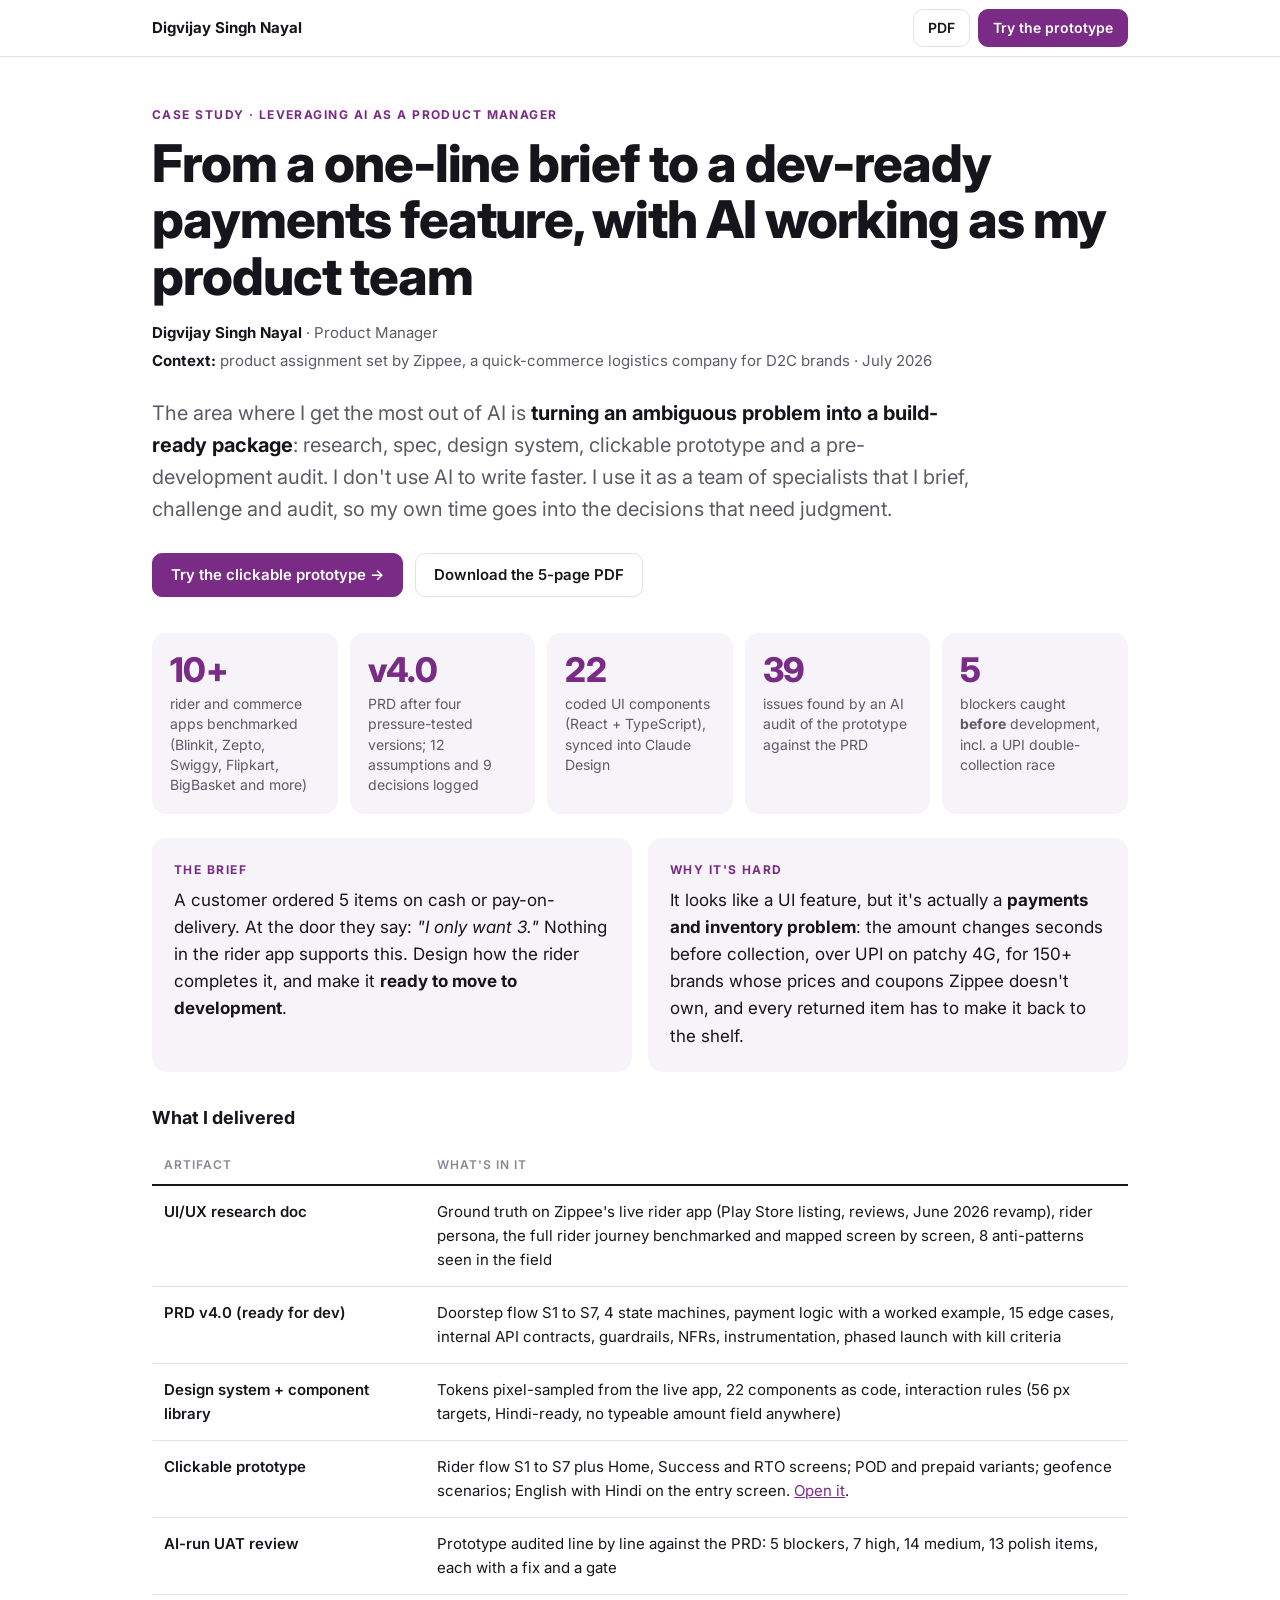
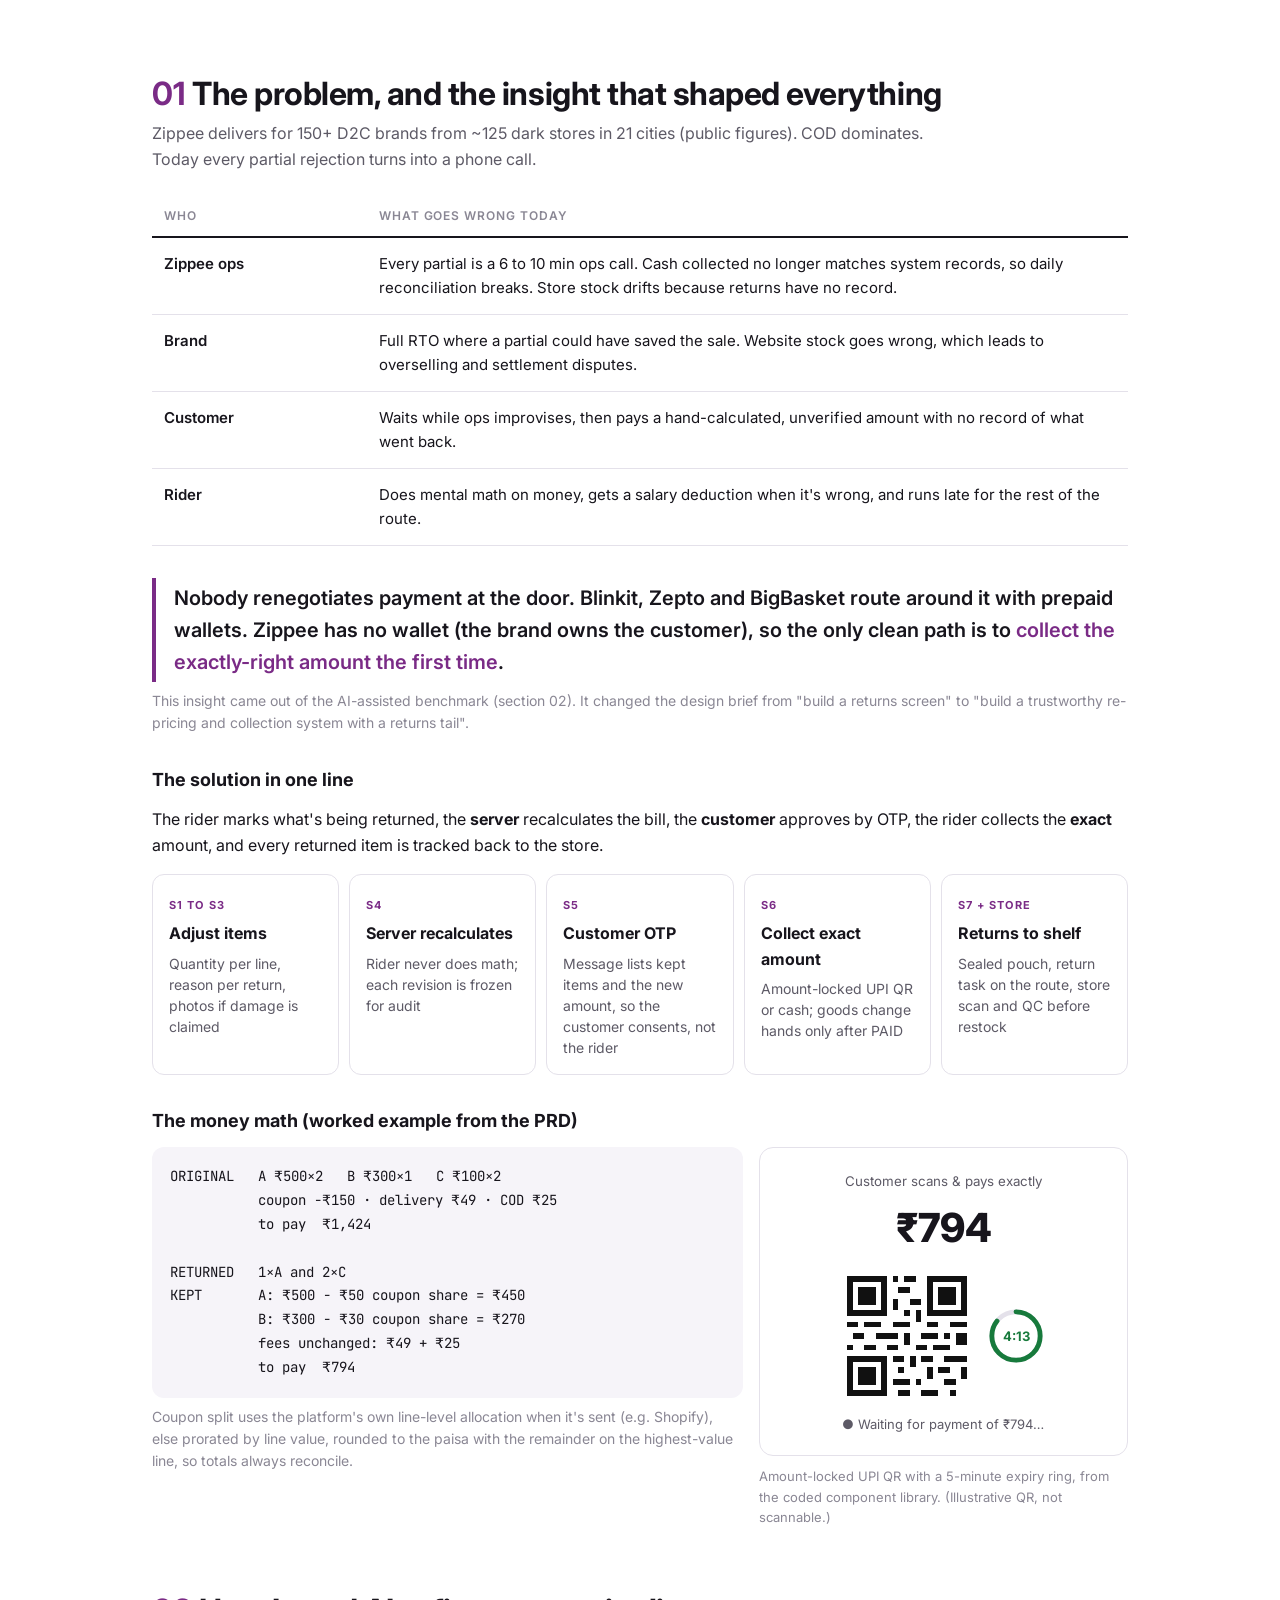
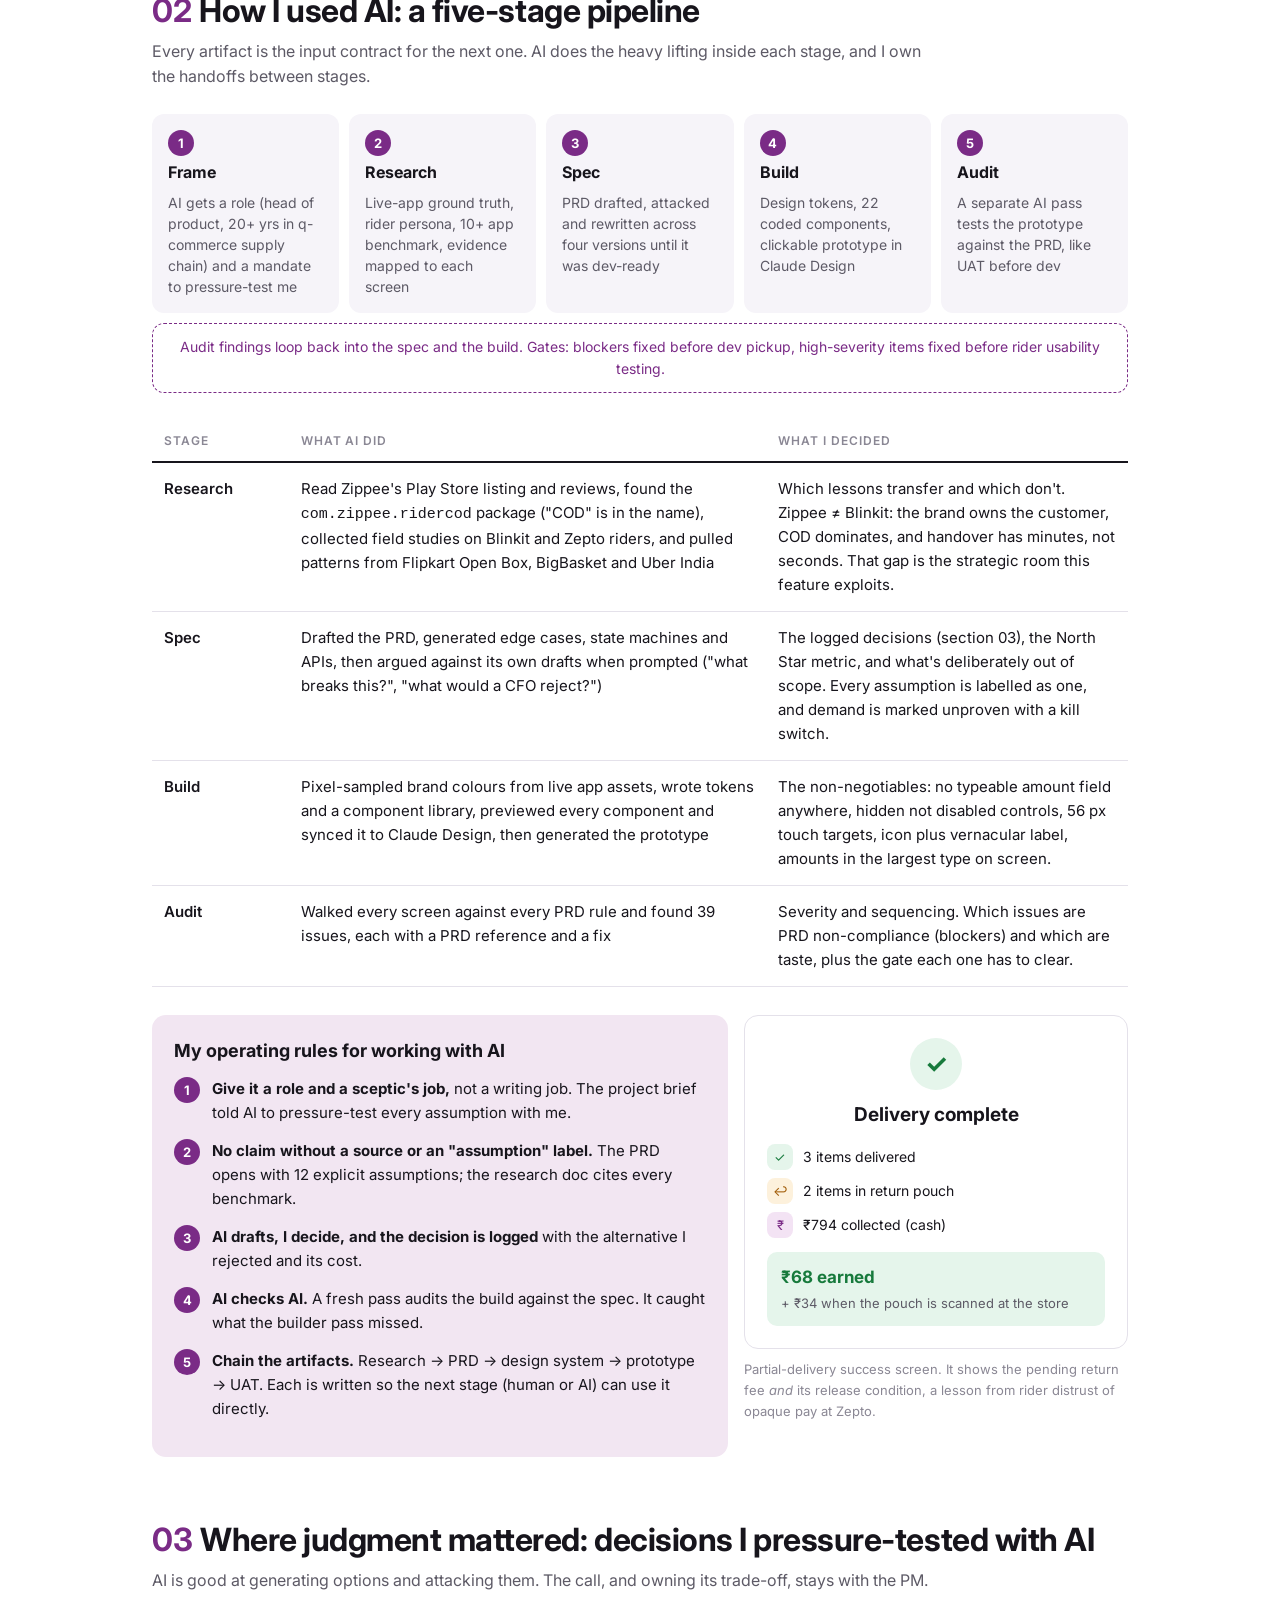
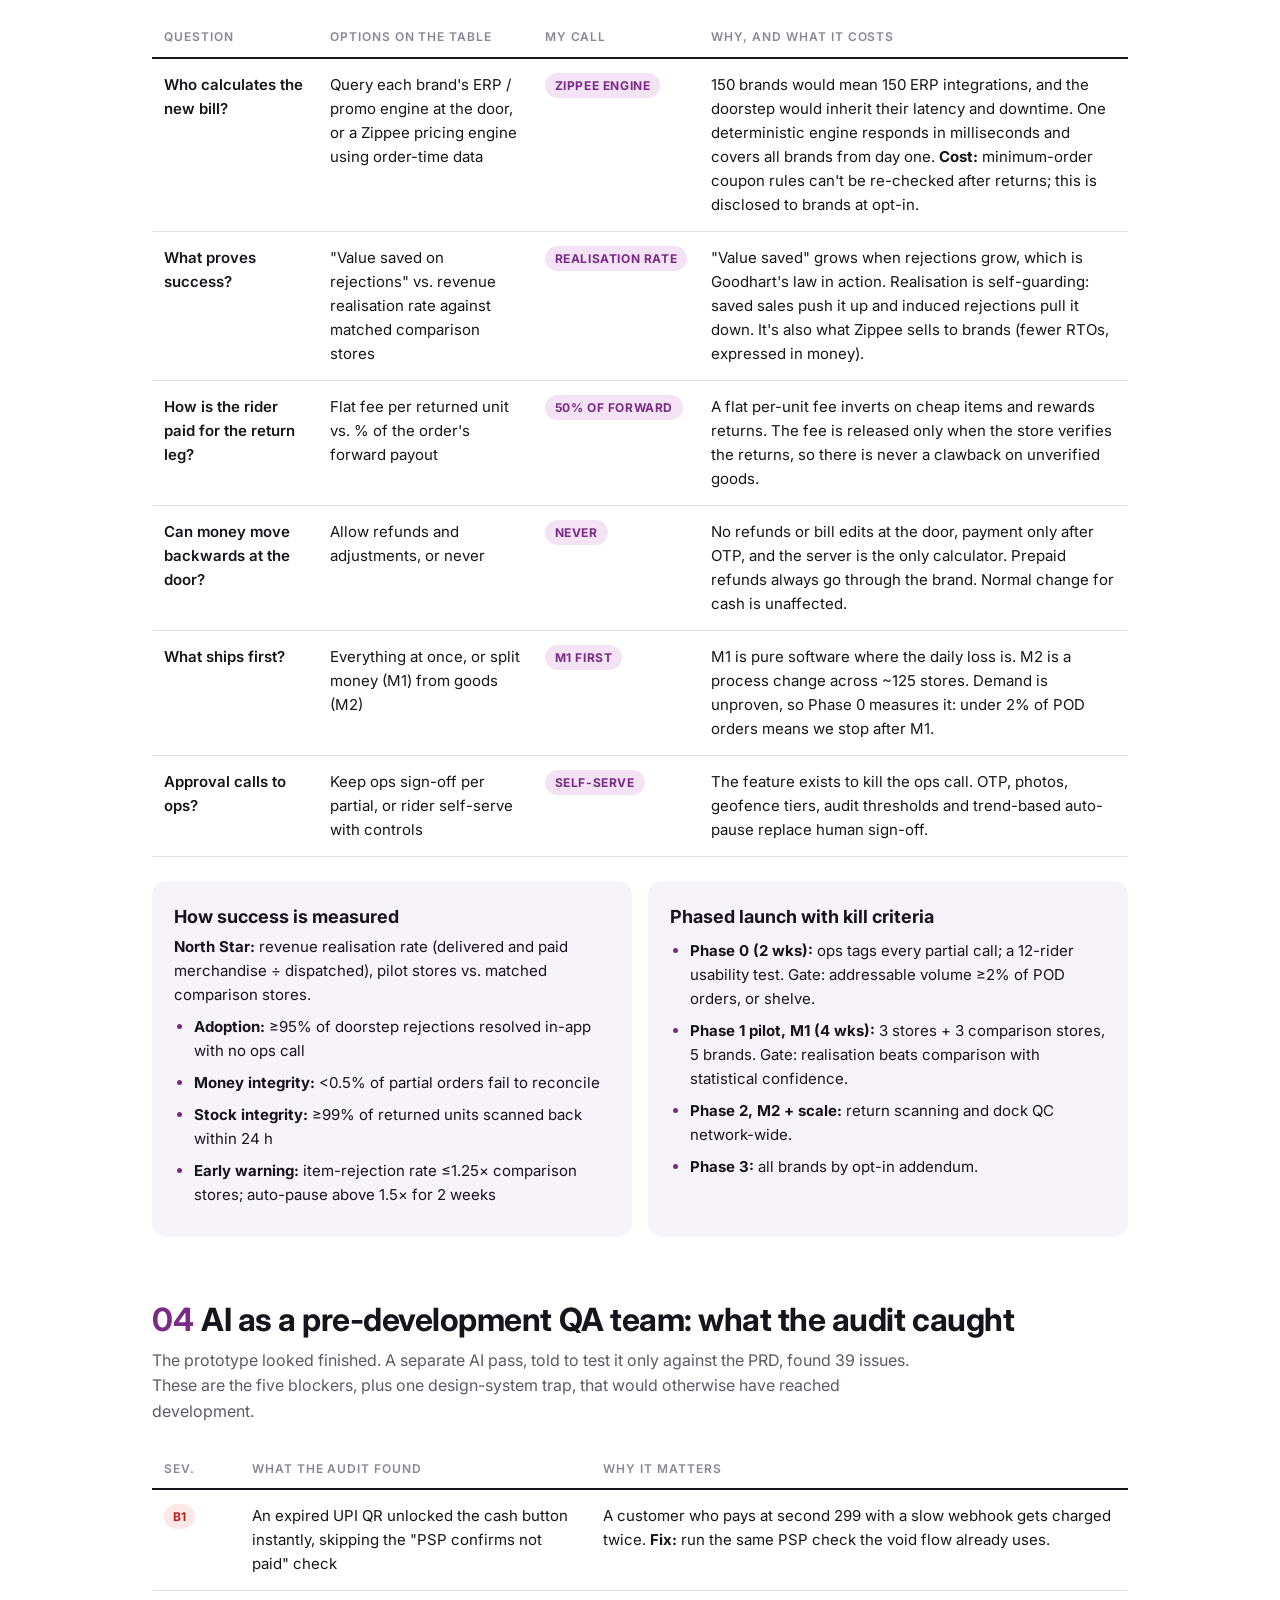
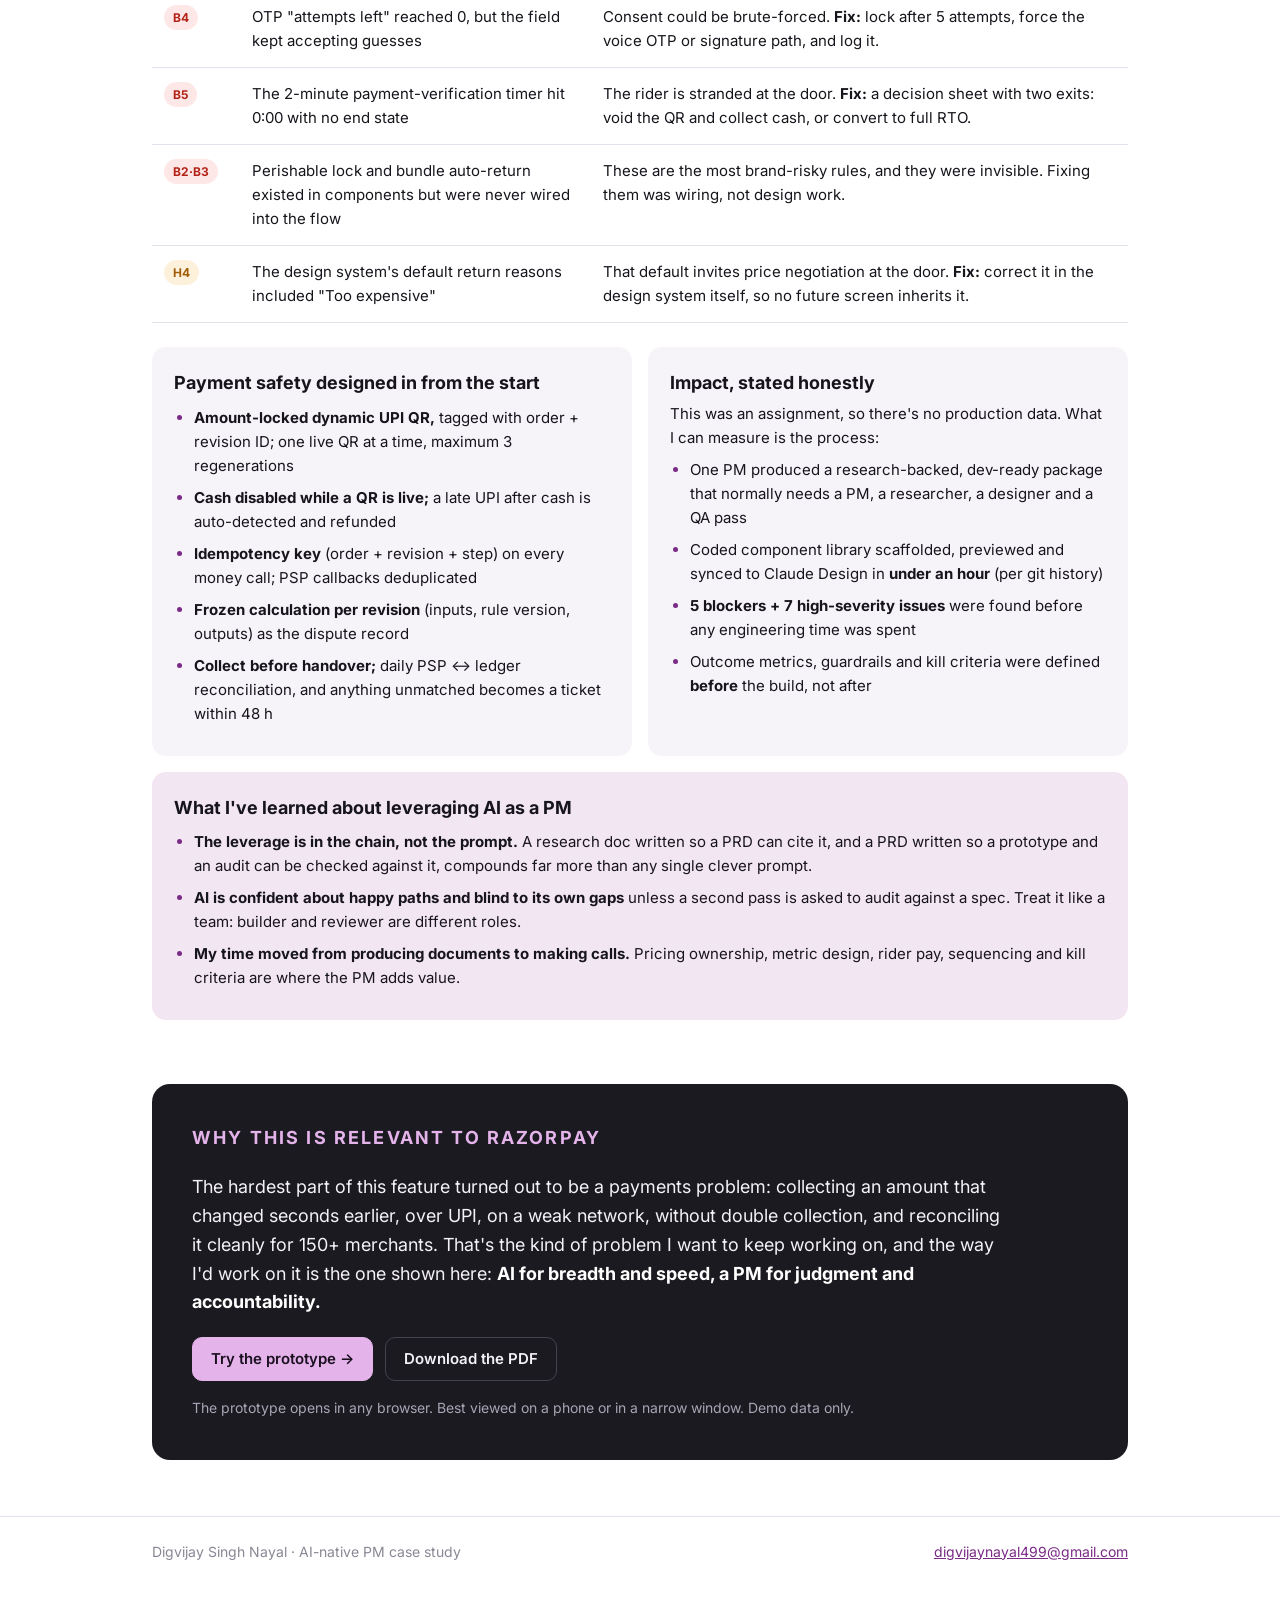
==== index.html @ 7f980a9b "Add case study landing page, PDF and Vercel config Static landing page that tells the partial-delive" ====
<!doctype html>
<html lang="en">
<head>
<meta charset="utf-8">
<meta name="viewport" content="width=device-width, initial-scale=1">
<title>Partial Delivery Case Study</title>
<meta name="description" content="How I took a one-line brief to a dev-ready payments feature for a quick-commerce rider app, with AI working as my product team. Case study by Digvijay Singh Nayal.">
<link rel="preconnect" href="https://fonts.googleapis.com">
<link rel="preconnect" href="https://fonts.gstatic.com" crossorigin>
<link href="https://fonts.googleapis.com/css2?family=Inter:wght@400;500;600;700;800&family=JetBrains+Mono:wght@400;500&display=swap" rel="stylesheet">
<style>
  :root {
    --bg: #ffffff;
    --surface: #f6f4f9;
    --surface-2: #f2e6f2;
    --text: #17151c;
    --muted: #5d5a66;
    --faint: #8a8794;
    --line: #e4e1ea;
    --accent: #7a2b86;
    --accent-soft: #f3e3f4;
    --dark: #1b1a20;
    --dark-text: #f4f2f7;
    --red: #b42318;
    --red-soft: #fde8e7;
    --amber: #a15c07;
    --amber-soft: #fdf1dc;
    --green: #177a3c;
    --green-soft: #e5f5eb;
  }
  @media (prefers-color-scheme: dark) {
    :root:not([data-theme="light"]) {
      --bg: #121117;
      --surface: #1c1a22;
      --surface-2: #261d2a;
      --text: #efedf3;
      --muted: #b0acba;
      --faint: #8a8695;
      --line: #2e2b36;
      --accent: #d59ce0;
      --accent-soft: #3a2340;
      --dark: #0b0a0e;
      --dark-text: #f4f2f7;
      --red: #ff9b92;
      --red-soft: #3b1d1b;
      --amber: #f3c16f;
      --amber-soft: #3a2c15;
      --green: #7fdc9f;
      --green-soft: #173222;
    }
  }
  :root[data-theme="dark"] {
    --bg: #121117; --surface: #1c1a22; --surface-2: #261d2a; --text: #efedf3; --muted: #b0acba;
    --faint: #8a8695; --line: #2e2b36; --accent: #d59ce0; --accent-soft: #3a2340; --dark: #0b0a0e;
    --dark-text: #f4f2f7; --red: #ff9b92; --red-soft: #3b1d1b; --amber: #f3c16f; --amber-soft: #3a2c15;
    --green: #7fdc9f; --green-soft: #173222;
  }

  * { box-sizing: border-box; }
  html { -webkit-text-size-adjust: 100%; }
  body {
    margin: 0; background: var(--bg); color: var(--text);
    font: 16px/1.6 Inter, system-ui, -apple-system, "Segoe UI", sans-serif;
  }
  a { color: var(--accent); }
  .wrap { max-width: 1040px; margin: 0 auto; padding: 0 16px; }
  @media (min-width: 720px) { .wrap { padding: 0 32px; } }

  /* Top bar */
  .top { position: sticky; top: 0; z-index: 10; background: color-mix(in srgb, var(--bg) 88%, transparent);
    backdrop-filter: blur(8px); border-bottom: 1px solid var(--line); }
  .top .wrap { display: flex; align-items: center; justify-content: space-between; gap: 12px; height: 56px; }
  .top .name { font-weight: 700; font-size: 15px; white-space: nowrap; }
  .top nav { display: flex; gap: 8px; }
  .btn { display: inline-flex; align-items: center; justify-content: center; gap: 8px; min-height: 44px;
    padding: 0 18px; border-radius: 10px; font-weight: 600; font-size: 15px; text-decoration: none;
    border: 1px solid var(--line); color: var(--text); background: var(--bg); white-space: nowrap; }
  .btn.primary { background: var(--accent); color: #fff; border-color: var(--accent); }
  :root[data-theme="dark"] .btn.primary { color: #1b1020; }
  @media (prefers-color-scheme: dark) { :root:not([data-theme="light"]) .btn.primary { color: #1b1020; } }
  .top .btn { min-height: 38px; padding: 0 14px; font-size: 14px; }
  @media (max-width: 520px) { .top .btn.ghost-sm { display: none; } }

  /* Hero */
  .eyebrow { color: var(--accent); font-weight: 700; font-size: 12px; letter-spacing: .12em; text-transform: uppercase; margin: 0 0 12px; }
  header.hero { padding: 48px 0 24px; }
  h1 { font-size: clamp(30px, 5.4vw, 52px); line-height: 1.08; letter-spacing: -.02em; margin: 0 0 16px; font-weight: 800; }
  .byline { color: var(--muted); font-size: 15px; margin: 0 0 4px; }
  .byline b { color: var(--text); }
  .lede { font-size: clamp(17px, 2.2vw, 20px); color: var(--muted); max-width: 820px; margin: 24px 0 0; }
  .lede b { color: var(--text); }
  .cta { display: flex; flex-wrap: wrap; gap: 12px; margin-top: 28px; }

  .stats { display: grid; grid-template-columns: repeat(auto-fit, minmax(160px, 1fr)); gap: 12px; margin: 36px 0 0; }
  .stat { background: var(--surface); border-radius: 14px; padding: 18px; }
  .stat .n { font-size: 34px; font-weight: 800; color: var(--accent); line-height: 1.1; letter-spacing: -.02em; }
  .stat p { margin: 6px 0 0; font-size: 14px; color: var(--muted); line-height: 1.45; }

  .pair { display: grid; gap: 16px; margin-top: 24px; }
  @media (min-width: 760px) { .pair { grid-template-columns: 1fr 1fr; } }
  .card { background: var(--surface); border-radius: 14px; padding: 22px; }
  .card h3 { margin: 0 0 8px; font-size: 12px; letter-spacing: .12em; text-transform: uppercase; color: var(--accent); }
  .card p { margin: 0; font-size: 17px; }

  /* Sections */
  section { padding: 56px 0 8px; }
  h2 { font-size: clamp(24px, 3.6vw, 32px); letter-spacing: -.015em; line-height: 1.2; margin: 0 0 8px; }
  h2 .num { color: var(--accent); margin-right: 8px; }
  .sub { color: var(--muted); margin: 0 0 24px; max-width: 780px; }
  h4 { font-size: 18px; margin: 32px 0 12px; }

  /* Tables → stacked on mobile */
  table { width: 100%; border-collapse: collapse; font-size: 15px; }
  th { text-align: left; font-size: 12px; letter-spacing: .08em; text-transform: uppercase; color: var(--faint);
    font-weight: 600; padding: 10px 12px; border-bottom: 2px solid var(--text); }
  td { padding: 14px 12px; border-bottom: 1px solid var(--line); vertical-align: top; }
  td:first-child { font-weight: 600; }
  @media (max-width: 720px) {
    table, tbody, tr, td { display: block; width: 100%; }
    thead { display: none; }
    tr { border-bottom: 1px solid var(--line); padding: 12px 0; }
    td { border: 0; padding: 4px 0; }
    td[data-l]::before { content: attr(data-l); display: block; font-size: 11px; letter-spacing: .08em;
      text-transform: uppercase; color: var(--faint); font-weight: 600; margin-top: 6px; }
  }

  .insight { border-left: 4px solid var(--accent); padding: 4px 0 4px 18px; margin: 32px 0 8px;
    font-size: clamp(17px, 2.2vw, 20px); font-weight: 600; }
  .insight em { font-style: normal; color: var(--accent); }
  .note { color: var(--faint); font-size: 14px; margin: 8px 0 0; }

  /* Flow strip */
  .flow { display: grid; gap: 10px; grid-template-columns: 1fr; }
  @media (min-width: 640px) { .flow { grid-template-columns: repeat(2, 1fr); } }
  @media (min-width: 960px) { .flow { grid-template-columns: repeat(5, 1fr); } }
  .step { border: 1px solid var(--line); border-radius: 12px; padding: 16px; }
  .step .k { font-size: 11px; font-weight: 700; letter-spacing: .1em; color: var(--accent); text-transform: uppercase; }
  .step b { display: block; margin: 4px 0 6px; }
  .step p { margin: 0; font-size: 14px; color: var(--muted); line-height: 1.5; }

  /* Money math */
  .math { display: grid; gap: 16px; margin-top: 8px; grid-template-columns: minmax(0, 1fr); }
  .math > * { min-width: 0; }
  @media (min-width: 820px) { .math { grid-template-columns: minmax(0, 1.6fr) minmax(0, 1fr); align-items: start; } }
  pre { margin: 0; background: var(--surface); border-radius: 12px; padding: 18px; overflow-x: auto;
    font: 14px/1.7 "JetBrains Mono", ui-monospace, monospace; }
  .qr-card { border: 1px solid var(--line); border-radius: 14px; padding: 20px; text-align: center; }
  .qr-card small { color: var(--muted); }
  .qr-card .amt { font-size: 40px; font-weight: 800; margin: 2px 0 10px; letter-spacing: -.02em; }
  .qr-card .row { display: flex; justify-content: center; align-items: center; gap: 14px; }
  .qr-card svg.qr { width: 132px; height: 132px; border-radius: 6px; background: #fff; padding: 6px; }
  .ring { width: 58px; height: 58px; position: relative; }
  .ring span { position: absolute; inset: 0; display: grid; place-items: center; font-size: 13px; font-weight: 700; color: var(--green); }
  .qr-card .wait { margin-top: 12px; color: var(--muted); font-size: 13px; }

  /* Pipeline */
  .pipe { display: grid; gap: 10px; grid-template-columns: 1fr; }
  @media (min-width: 640px) { .pipe { grid-template-columns: repeat(2, 1fr); } }
  @media (min-width: 960px) { .pipe { grid-template-columns: repeat(5, 1fr); } }
  .pipe .step { background: var(--surface); border: 0; }
  .dot { display: inline-grid; place-items: center; width: 26px; height: 26px; border-radius: 50%;
    background: var(--accent); color: #fff; font-size: 13px; font-weight: 700; }
  :root[data-theme="dark"] .dot { color: #1b1020; }
  @media (prefers-color-scheme: dark) { :root:not([data-theme="light"]) .dot { color: #1b1020; } }
  .loop { margin-top: 10px; border: 1px dashed var(--accent); border-radius: 12px; padding: 12px 16px;
    font-size: 14px; color: var(--accent); text-align: center; }

  .rules { display: grid; gap: 16px; margin-top: 28px; }
  @media (min-width: 820px) { .rules { grid-template-columns: 1.5fr 1fr; align-items: start; } }
  .rules .card { background: var(--surface-2); }
  ol.nice { list-style: none; counter-reset: r; padding: 0; margin: 12px 0 0; }
  ol.nice li { counter-increment: r; position: relative; padding-left: 38px; margin: 0 0 14px; font-size: 15px; }
  ol.nice li::before { content: counter(r); position: absolute; left: 0; top: 0; width: 26px; height: 26px;
    border-radius: 50%; background: var(--accent); color: #fff; font-size: 13px; font-weight: 700; display: grid; place-items: center; }

  .success { border: 1px solid var(--line); border-radius: 14px; padding: 22px; }
  .success .tick { width: 52px; height: 52px; border-radius: 50%; background: var(--green-soft); color: var(--green);
    display: grid; place-items: center; margin: 0 auto 10px; font-size: 26px; font-weight: 700; }
  .success h5 { text-align: center; font-size: 19px; margin: 0 0 14px; }
  .success ul { list-style: none; padding: 0; margin: 0 0 14px; font-size: 14px; }
  .success li { display: flex; gap: 10px; align-items: center; margin-bottom: 8px; }
  .success li i { width: 26px; height: 26px; border-radius: 8px; display: grid; place-items: center; font-style: normal; font-size: 13px; }
  .earned { background: var(--green-soft); border-radius: 10px; padding: 12px 14px; }
  .earned b { color: var(--green); font-size: 17px; }
  .earned p { margin: 2px 0 0; font-size: 13px; color: var(--muted); }
  .caption { color: var(--faint); font-size: 13px; margin: 10px 0 0; }

  .tag { display: inline-block; background: var(--accent-soft); color: var(--accent); font-size: 12px; font-weight: 700;
    letter-spacing: .05em; padding: 3px 10px; border-radius: 999px; white-space: nowrap; }
  .sev { display: inline-block; font-size: 12px; font-weight: 700; padding: 3px 9px; border-radius: 999px;
    background: var(--red-soft); color: var(--red); }
  .sev.h { background: var(--amber-soft); color: var(--amber); }

  .grid2 { display: grid; gap: 16px; margin-top: 24px; }
  @media (min-width: 760px) { .grid2 { grid-template-columns: 1fr 1fr; } }
  ul.bul { padding-left: 20px; margin: 8px 0 0; }
  ul.bul li { margin-bottom: 8px; font-size: 15px; }
  ul.bul li::marker { color: var(--accent); }
  .card h4 { margin: 0 0 4px; }

  .learned { background: var(--surface-2); }
  .razorpay { background: var(--dark); color: var(--dark-text); border-radius: 18px; padding: 32px 24px; margin: 56px 0 0; }
  @media (min-width: 720px) { .razorpay { padding: 40px; } }
  .razorpay .eyebrow { color: #e3b3ea; }
  .razorpay p { font-size: 18px; margin: 0 0 20px; max-width: 820px; }
  .razorpay b { color: #fff; }
  .razorpay .cta { margin-top: 8px; }
  .razorpay .btn { background: transparent; color: var(--dark-text); border-color: #45414f; }
  .razorpay .btn.primary { background: #e3b3ea; color: #1b1020; border-color: #e3b3ea; }

  footer { color: var(--faint); font-size: 14px; border-top: 1px solid var(--line); margin-top: 56px; padding: 24px 0 40px; }
  footer .wrap { display: flex; flex-wrap: wrap; justify-content: space-between; gap: 8px; }
</style>
</head>
<body>

<div class="top">
  <div class="wrap">
    <span class="name">Digvijay Singh Nayal</span>
    <nav>
      <a class="btn ghost-sm" href="assets/Digvijay_AI_PM_Case_Study.pdf" download>PDF</a>
      <a class="btn primary" href="prototype/">Try the prototype</a>
    </nav>
  </div>
</div>

<main class="wrap">

  <header class="hero">
    <p class="eyebrow">Case study · Leveraging AI as a product manager</p>
    <h1>From a one-line brief to a dev-ready payments feature, with AI working as my product team</h1>
    <p class="byline"><b>Digvijay Singh Nayal</b> · Product Manager</p>
    <p class="byline"><b>Context:</b> product assignment set by Zippee, a quick-commerce logistics company for D2C brands · July 2026</p>
    <p class="lede">The area where I get the most out of AI is <b>turning an ambiguous problem into a build-ready package</b>: research, spec, design system, clickable prototype and a pre-development audit. I don't use AI to write faster. I use it as a team of specialists that I brief, challenge and audit, so my own time goes into the decisions that need judgment.</p>
    <div class="cta">
      <a class="btn primary" href="prototype/">Try the clickable prototype →</a>
      <a class="btn" href="assets/Digvijay_AI_PM_Case_Study.pdf" download>Download the 5-page PDF</a>
    </div>

    <div class="stats">
      <div class="stat"><div class="n">10+</div><p>rider and commerce apps benchmarked (Blinkit, Zepto, Swiggy, Flipkart, BigBasket and more)</p></div>
      <div class="stat"><div class="n">v4.0</div><p>PRD after four pressure-tested versions; 12 assumptions and 9 decisions logged</p></div>
      <div class="stat"><div class="n">22</div><p>coded UI components (React + TypeScript), synced into Claude Design</p></div>
      <div class="stat"><div class="n">39</div><p>issues found by an AI audit of the prototype against the PRD</p></div>
      <div class="stat"><div class="n">5</div><p>blockers caught <b>before</b> development, incl. a UPI double-collection race</p></div>
    </div>

    <div class="pair">
      <div class="card">
        <h3>The brief</h3>
        <p>A customer ordered 5 items on cash or pay-on-delivery. At the door they say: <em>"I only want 3."</em> Nothing in the rider app supports this. Design how the rider completes it, and make it <b>ready to move to development</b>.</p>
      </div>
      <div class="card">
        <h3>Why it's hard</h3>
        <p>It looks like a UI feature, but it's actually a <b>payments and inventory problem</b>: the amount changes seconds before collection, over UPI on patchy 4G, for 150+ brands whose prices and coupons Zippee doesn't own, and every returned item has to make it back to the shelf.</p>
      </div>
    </div>

    <h4>What I delivered</h4>
    <table>
      <thead><tr><th style="width:28%">Artifact</th><th>What's in it</th></tr></thead>
      <tbody>
        <tr><td>UI/UX research doc</td><td data-l="What's in it">Ground truth on Zippee's live rider app (Play Store listing, reviews, June 2026 revamp), rider persona, the full rider journey benchmarked and mapped screen by screen, 8 anti-patterns seen in the field</td></tr>
        <tr><td>PRD v4.0 (ready for dev)</td><td data-l="What's in it">Doorstep flow S1 to S7, 4 state machines, payment logic with a worked example, 15 edge cases, internal API contracts, guardrails, NFRs, instrumentation, phased launch with kill criteria</td></tr>
        <tr><td>Design system + component library</td><td data-l="What's in it">Tokens pixel-sampled from the live app, 22 components as code, interaction rules (56 px targets, Hindi-ready, no typeable amount field anywhere)</td></tr>
        <tr><td>Clickable prototype</td><td data-l="What's in it">Rider flow S1 to S7 plus Home, Success and RTO screens; POD and prepaid variants; geofence scenarios; English with Hindi on the entry screen. <a href="prototype/">Open it</a>.</td></tr>
        <tr><td>AI-run UAT review</td><td data-l="What's in it">Prototype audited line by line against the PRD: 5 blockers, 7 high, 14 medium, 13 polish items, each with a fix and a gate</td></tr>
      </tbody>
    </table>
  </header>

  <!-- 01 -->
  <section id="problem">
    <h2><span class="num">01</span>The problem, and the insight that shaped everything</h2>
    <p class="sub">Zippee delivers for 150+ D2C brands from ~125 dark stores in 21 cities (public figures). COD dominates. Today every partial rejection turns into a phone call.</p>
    <table>
      <thead><tr><th style="width:22%">Who</th><th>What goes wrong today</th></tr></thead>
      <tbody>
        <tr><td>Zippee ops</td><td data-l="What goes wrong">Every partial is a 6 to 10 min ops call. Cash collected no longer matches system records, so daily reconciliation breaks. Store stock drifts because returns have no record.</td></tr>
        <tr><td>Brand</td><td data-l="What goes wrong">Full RTO where a partial could have saved the sale. Website stock goes wrong, which leads to overselling and settlement disputes.</td></tr>
        <tr><td>Customer</td><td data-l="What goes wrong">Waits while ops improvises, then pays a hand-calculated, unverified amount with no record of what went back.</td></tr>
        <tr><td>Rider</td><td data-l="What goes wrong">Does mental math on money, gets a salary deduction when it's wrong, and runs late for the rest of the route.</td></tr>
      </tbody>
    </table>

    <p class="insight">Nobody renegotiates payment at the door. Blinkit, Zepto and BigBasket route around it with prepaid wallets. Zippee has no wallet (the brand owns the customer), so the only clean path is to <em>collect the exactly-right amount the first time</em>.</p>
    <p class="note">This insight came out of the AI-assisted benchmark (section 02). It changed the design brief from "build a returns screen" to "build a trustworthy re-pricing and collection system with a returns tail".</p>

    <h4>The solution in one line</h4>
    <p style="margin:0 0 16px">The rider marks what's being returned, the <b>server</b> recalculates the bill, the <b>customer</b> approves by OTP, the rider collects the <b>exact</b> amount, and every returned item is tracked back to the store.</p>
    <div class="flow">
      <div class="step"><span class="k">S1 to S3</span><b>Adjust items</b><p>Quantity per line, reason per return, photos if damage is claimed</p></div>
      <div class="step"><span class="k">S4</span><b>Server recalculates</b><p>Rider never does math; each revision is frozen for audit</p></div>
      <div class="step"><span class="k">S5</span><b>Customer OTP</b><p>Message lists kept items and the new amount, so the customer consents, not the rider</p></div>
      <div class="step"><span class="k">S6</span><b>Collect exact amount</b><p>Amount-locked UPI QR or cash; goods change hands only after PAID</p></div>
      <div class="step"><span class="k">S7 + store</span><b>Returns to shelf</b><p>Sealed pouch, return task on the route, store scan and QC before restock</p></div>
    </div>

    <h4>The money math (worked example from the PRD)</h4>
    <div class="math">
      <div>
<pre>ORIGINAL   A ₹500×2   B ₹300×1   C ₹100×2
           coupon −₹150 · delivery ₹49 · COD ₹25
           to pay  ₹1,424

RETURNED   1×A and 2×C
KEPT       A: ₹500 − ₹50 coupon share = ₹450
           B: ₹300 − ₹30 coupon share = ₹270
           fees unchanged: ₹49 + ₹25
           to pay  ₹794</pre>
        <p class="note">Coupon split uses the platform's own line-level allocation when it's sent (e.g. Shopify), else prorated by line value, rounded to the paisa with the remainder on the highest-value line, so totals always reconcile.</p>
      </div>
      <figure style="margin:0">
        <div class="qr-card" aria-label="Illustration of the amount-locked UPI QR screen">
          <small>Customer scans &amp; pays exactly</small>
          <div class="amt">₹794</div>
          <div class="row">
            <svg class="qr" viewBox="0 0 21 21" shape-rendering="crispEdges" aria-hidden="true">
              <path fill="#111" d="M0 0h7v7H0zM1 1v5h5V1zM2 2h3v3H2zM14 0h7v7h-7zM15 1v5h5V1zM16 2h3v3h-3zM0 14h7v7H0zM1 15v5h5v-5zM2 16h3v3H2zM8 0h1v1H8zM10 0h2v1h-2zM9 2h2v1H9zM8 4h1v2H8zM11 4h2v1h-2zM10 6h1v1h-1zM12 6h1v2h-1zM0 8h2v1H0zM3 8h3v1H3zM8 8h3v1H8zM14 8h2v1h-2zM18 8h3v1h-3zM1 10h2v1H1zM5 10h4v1H5zM10 10h1v2h-1zM13 10h3v1h-3zM17 10h1v1h-1zM19 10h2v2h-2zM0 12h1v1H0zM3 12h2v1H3zM7 12h2v1H7zM12 12h2v1h-2zM15 12h3v1h-3zM8 14h2v1H8zM11 14h1v2h-1zM13 14h2v1h-2zM17 14h4v1h-4zM9 16h1v1H9zM14 16h1v2h-1zM16 16h2v1h-2zM20 16h1v2h-1zM8 18h3v1H8zM12 18h1v1h-1zM17 18h2v1h-2zM9 20h2v1H9zM13 20h3v1h-3zM18 20h1v1h-1z"/>
            </svg>
            <div class="ring">
              <svg viewBox="0 0 36 36" width="58" height="58" aria-hidden="true">
                <circle cx="18" cy="18" r="15" fill="none" stroke="var(--line)" stroke-width="3"/>
                <circle cx="18" cy="18" r="15" fill="none" stroke="var(--green)" stroke-width="3" stroke-dasharray="94.2" stroke-dashoffset="14" transform="rotate(-90 18 18)" stroke-linecap="round"/>
              </svg>
              <span>4:13</span>
            </div>
          </div>
          <div class="wait">● Waiting for payment of ₹794…</div>
        </div>
        <figcaption class="caption">Amount-locked UPI QR with a 5-minute expiry ring, from the coded component library. (Illustrative QR, not scannable.)</figcaption>
      </figure>
    </div>
  </section>

  <!-- 02 -->
  <section id="pipeline">
    <h2><span class="num">02</span>How I used AI: a five-stage pipeline</h2>
    <p class="sub">Every artifact is the input contract for the next one. AI does the heavy lifting inside each stage, and I own the handoffs between stages.</p>
    <div class="pipe">
      <div class="step"><span class="dot">1</span><b>Frame</b><p>AI gets a role (head of product, 20+ yrs in q-commerce supply chain) and a mandate to pressure-test me</p></div>
      <div class="step"><span class="dot">2</span><b>Research</b><p>Live-app ground truth, rider persona, 10+ app benchmark, evidence mapped to each screen</p></div>
      <div class="step"><span class="dot">3</span><b>Spec</b><p>PRD drafted, attacked and rewritten across four versions until it was dev-ready</p></div>
      <div class="step"><span class="dot">4</span><b>Build</b><p>Design tokens, 22 coded components, clickable prototype in Claude Design</p></div>
      <div class="step"><span class="dot">5</span><b>Audit</b><p>A separate AI pass tests the prototype against the PRD, like UAT before dev</p></div>
    </div>
    <div class="loop">Audit findings loop back into the spec and the build. Gates: blockers fixed before dev pickup, high-severity items fixed before rider usability testing.</div>

    <table style="margin-top:28px">
      <thead><tr><th style="width:14%">Stage</th><th>What AI did</th><th>What I decided</th></tr></thead>
      <tbody>
        <tr><td>Research</td><td data-l="What AI did">Read Zippee's Play Store listing and reviews, found the <code>com.zippee.ridercod</code> package ("COD" is in the name), collected field studies on Blinkit and Zepto riders, and pulled patterns from Flipkart Open Box, BigBasket and Uber India</td><td data-l="What I decided">Which lessons transfer and which don't. Zippee ≠ Blinkit: the brand owns the customer, COD dominates, and handover has minutes, not seconds. That gap is the strategic room this feature exploits.</td></tr>
        <tr><td>Spec</td><td data-l="What AI did">Drafted the PRD, generated edge cases, state machines and APIs, then argued against its own drafts when prompted ("what breaks this?", "what would a CFO reject?")</td><td data-l="What I decided">The logged decisions (section 03), the North Star metric, and what's deliberately out of scope. Every assumption is labelled as one, and demand is marked unproven with a kill switch.</td></tr>
        <tr><td>Build</td><td data-l="What AI did">Pixel-sampled brand colours from live app assets, wrote tokens and a component library, previewed every component and synced it to Claude Design, then generated the prototype</td><td data-l="What I decided">The non-negotiables: no typeable amount field anywhere, hidden not disabled controls, 56 px touch targets, icon plus vernacular label, amounts in the largest type on screen.</td></tr>
        <tr><td>Audit</td><td data-l="What AI did">Walked every screen against every PRD rule and found 39 issues, each with a PRD reference and a fix</td><td data-l="What I decided">Severity and sequencing. Which issues are PRD non-compliance (blockers) and which are taste, plus the gate each one has to clear.</td></tr>
      </tbody>
    </table>

    <div class="rules">
      <div class="card">
        <h4>My operating rules for working with AI</h4>
        <ol class="nice">
          <li><b>Give it a role and a sceptic's job,</b> not a writing job. The project brief told AI to pressure-test every assumption with me.</li>
          <li><b>No claim without a source or an "assumption" label.</b> The PRD opens with 12 explicit assumptions; the research doc cites every benchmark.</li>
          <li><b>AI drafts, I decide, and the decision is logged</b> with the alternative I rejected and its cost.</li>
          <li><b>AI checks AI.</b> A fresh pass audits the build against the spec. It caught what the builder pass missed.</li>
          <li><b>Chain the artifacts.</b> Research → PRD → design system → prototype → UAT. Each is written so the next stage (human or AI) can use it directly.</li>
        </ol>
      </div>
      <figure style="margin:0">
        <div class="success" aria-label="Illustration of the partial-delivery success screen">
          <div class="tick">✓</div>
          <h5>Delivery complete</h5>
          <ul>
            <li><i style="background:var(--green-soft);color:var(--green)">✓</i>3 items delivered</li>
            <li><i style="background:var(--amber-soft);color:var(--amber)">↩</i>2 items in return pouch</li>
            <li><i style="background:var(--accent-soft);color:var(--accent)">₹</i>₹794 collected (cash)</li>
          </ul>
          <div class="earned"><b>₹68 earned</b><p>+ ₹34 when the pouch is scanned at the store</p></div>
        </div>
        <figcaption class="caption">Partial-delivery success screen. It shows the pending return fee <em>and</em> its release condition, a lesson from rider distrust of opaque pay at Zepto.</figcaption>
      </figure>
    </div>
  </section>

  <!-- 03 -->
  <section id="decisions">
    <h2><span class="num">03</span>Where judgment mattered: decisions I pressure-tested with AI</h2>
    <p class="sub">AI is good at generating options and attacking them. The call, and owning its trade-off, stays with the PM.</p>
    <table>
      <thead><tr><th style="width:17%">Question</th><th style="width:22%">Options on the table</th><th style="width:15%">My call</th><th>Why, and what it costs</th></tr></thead>
      <tbody>
        <tr><td>Who calculates the new bill?</td><td data-l="Options">Query each brand's ERP / promo engine at the door, or a Zippee pricing engine using order-time data</td><td data-l="My call"><span class="tag">ZIPPEE ENGINE</span></td><td data-l="Why, and what it costs">150 brands would mean 150 ERP integrations, and the doorstep would inherit their latency and downtime. One deterministic engine responds in milliseconds and covers all brands from day one. <b>Cost:</b> minimum-order coupon rules can't be re-checked after returns; this is disclosed to brands at opt-in.</td></tr>
        <tr><td>What proves success?</td><td data-l="Options">"Value saved on rejections" vs. revenue realisation rate against matched comparison stores</td><td data-l="My call"><span class="tag">REALISATION RATE</span></td><td data-l="Why, and what it costs">"Value saved" grows when rejections grow, which is Goodhart's law in action. Realisation is self-guarding: saved sales push it up and induced rejections pull it down. It's also what Zippee sells to brands (fewer RTOs, expressed in money).</td></tr>
        <tr><td>How is the rider paid for the return leg?</td><td data-l="Options">Flat fee per returned unit vs. % of the order's forward payout</td><td data-l="My call"><span class="tag">50% OF FORWARD</span></td><td data-l="Why, and what it costs">A flat per-unit fee inverts on cheap items and rewards returns. The fee is released only when the store verifies the returns, so there is never a clawback on unverified goods.</td></tr>
        <tr><td>Can money move backwards at the door?</td><td data-l="Options">Allow refunds and adjustments, or never</td><td data-l="My call"><span class="tag">NEVER</span></td><td data-l="Why, and what it costs">No refunds or bill edits at the door, payment only after OTP, and the server is the only calculator. Prepaid refunds always go through the brand. Normal change for cash is unaffected.</td></tr>
        <tr><td>What ships first?</td><td data-l="Options">Everything at once, or split money (M1) from goods (M2)</td><td data-l="My call"><span class="tag">M1 FIRST</span></td><td data-l="Why, and what it costs">M1 is pure software where the daily loss is. M2 is a process change across ~125 stores. Demand is unproven, so Phase 0 measures it: under 2% of POD orders means we stop after M1.</td></tr>
        <tr><td>Approval calls to ops?</td><td data-l="Options">Keep ops sign-off per partial, or rider self-serve with controls</td><td data-l="My call"><span class="tag">SELF-SERVE</span></td><td data-l="Why, and what it costs">The feature exists to kill the ops call. OTP, photos, geofence tiers, audit thresholds and trend-based auto-pause replace human sign-off.</td></tr>
      </tbody>
    </table>

    <div class="grid2">
      <div class="card">
        <h4>How success is measured</h4>
        <p style="font-size:15px"><b>North Star:</b> revenue realisation rate (delivered and paid merchandise ÷ dispatched), pilot stores vs. matched comparison stores.</p>
        <ul class="bul">
          <li><b>Adoption:</b> ≥95% of doorstep rejections resolved in-app with no ops call</li>
          <li><b>Money integrity:</b> &lt;0.5% of partial orders fail to reconcile</li>
          <li><b>Stock integrity:</b> ≥99% of returned units scanned back within 24 h</li>
          <li><b>Early warning:</b> item-rejection rate ≤1.25× comparison stores; auto-pause above 1.5× for 2 weeks</li>
        </ul>
      </div>
      <div class="card">
        <h4>Phased launch with kill criteria</h4>
        <ul class="bul">
          <li><b>Phase 0 (2 wks):</b> ops tags every partial call; a 12-rider usability test. Gate: addressable volume ≥2% of POD orders, or shelve.</li>
          <li><b>Phase 1 pilot, M1 (4 wks):</b> 3 stores + 3 comparison stores, 5 brands. Gate: realisation beats comparison with statistical confidence.</li>
          <li><b>Phase 2, M2 + scale:</b> return scanning and dock QC network-wide.</li>
          <li><b>Phase 3:</b> all brands by opt-in addendum.</li>
        </ul>
      </div>
    </div>
  </section>

  <!-- 04 -->
  <section id="audit">
    <h2><span class="num">04</span>AI as a pre-development QA team: what the audit caught</h2>
    <p class="sub">The prototype looked finished. A separate AI pass, told to test it only against the PRD, found 39 issues. These are the five blockers, plus one design-system trap, that would otherwise have reached development.</p>
    <table>
      <thead><tr><th style="width:9%">Sev.</th><th style="width:36%">What the audit found</th><th>Why it matters</th></tr></thead>
      <tbody>
        <tr><td><span class="sev">B1</span></td><td data-l="What the audit found">An expired UPI QR unlocked the cash button instantly, skipping the "PSP confirms not paid" check</td><td data-l="Why it matters">A customer who pays at second 299 with a slow webhook gets charged twice. <b>Fix:</b> run the same PSP check the void flow already uses.</td></tr>
        <tr><td><span class="sev">B4</span></td><td data-l="What the audit found">OTP "attempts left" reached 0, but the field kept accepting guesses</td><td data-l="Why it matters">Consent could be brute-forced. <b>Fix:</b> lock after 5 attempts, force the voice OTP or signature path, and log it.</td></tr>
        <tr><td><span class="sev">B5</span></td><td data-l="What the audit found">The 2-minute payment-verification timer hit 0:00 with no end state</td><td data-l="Why it matters">The rider is stranded at the door. <b>Fix:</b> a decision sheet with two exits: void the QR and collect cash, or convert to full RTO.</td></tr>
        <tr><td><span class="sev">B2·B3</span></td><td data-l="What the audit found">Perishable lock and bundle auto-return existed in components but were never wired into the flow</td><td data-l="Why it matters">These are the most brand-risky rules, and they were invisible. Fixing them was wiring, not design work.</td></tr>
        <tr><td><span class="sev h">H4</span></td><td data-l="What the audit found">The design system's default return reasons included "Too expensive"</td><td data-l="Why it matters">That default invites price negotiation at the door. <b>Fix:</b> correct it in the design system itself, so no future screen inherits it.</td></tr>
      </tbody>
    </table>

    <div class="grid2">
      <div class="card">
        <h4>Payment safety designed in from the start</h4>
        <ul class="bul">
          <li><b>Amount-locked dynamic UPI QR,</b> tagged with order + revision ID; one live QR at a time, maximum 3 regenerations</li>
          <li><b>Cash disabled while a QR is live;</b> a late UPI after cash is auto-detected and refunded</li>
          <li><b>Idempotency key</b> (order + revision + step) on every money call; PSP callbacks deduplicated</li>
          <li><b>Frozen calculation per revision</b> (inputs, rule version, outputs) as the dispute record</li>
          <li><b>Collect before handover;</b> daily PSP ↔ ledger reconciliation, and anything unmatched becomes a ticket within 48 h</li>
        </ul>
      </div>
      <div class="card">
        <h4>Impact, stated honestly</h4>
        <p style="font-size:15px;margin:0">This was an assignment, so there's no production data. What I can measure is the process:</p>
        <ul class="bul">
          <li>One PM produced a research-backed, dev-ready package that normally needs a PM, a researcher, a designer and a QA pass</li>
          <li>Coded component library scaffolded, previewed and synced to Claude Design in <b>under an hour</b> (per git history)</li>
          <li><b>5 blockers + 7 high-severity issues</b> were found before any engineering time was spent</li>
          <li>Outcome metrics, guardrails and kill criteria were defined <b>before</b> the build, not after</li>
        </ul>
      </div>
    </div>

    <div class="card learned" style="margin-top:16px">
      <h4>What I've learned about leveraging AI as a PM</h4>
      <ul class="bul">
        <li><b>The leverage is in the chain, not the prompt.</b> A research doc written so a PRD can cite it, and a PRD written so a prototype and an audit can be checked against it, compounds far more than any single clever prompt.</li>
        <li><b>AI is confident about happy paths and blind to its own gaps</b> unless a second pass is asked to audit against a spec. Treat it like a team: builder and reviewer are different roles.</li>
        <li><b>My time moved from producing documents to making calls.</b> Pricing ownership, metric design, rider pay, sequencing and kill criteria are where the PM adds value.</li>
      </ul>
    </div>
  </section>

  <div class="razorpay" id="razorpay">
    <p class="eyebrow">Why this is relevant to Razorpay</p>
    <p>The hardest part of this feature turned out to be a payments problem: collecting an amount that changed seconds earlier, over UPI, on a weak network, without double collection, and reconciling it cleanly for 150+ merchants. That's the kind of problem I want to keep working on, and the way I'd work on it is the one shown here: <b>AI for breadth and speed, a PM for judgment and accountability.</b></p>
    <div class="cta">
      <a class="btn primary" href="prototype/">Try the prototype →</a>
      <a class="btn" href="assets/Digvijay_AI_PM_Case_Study.pdf" download>Download the PDF</a>
    </div>
    <p class="note" style="color:#a9a4b4;font-size:14px;margin:16px 0 0">The prototype opens in any browser. Best viewed on a phone or in a narrow window. Demo data only.</p>
  </div>

</main>

<footer>
  <div class="wrap">
    <span>Digvijay Singh Nayal · AI-native PM case study</span>
    <a href="mailto:digvijaynayal499@gmail.com">digvijaynayal499@gmail.com</a>
  </div>
</footer>

</body>
</html>
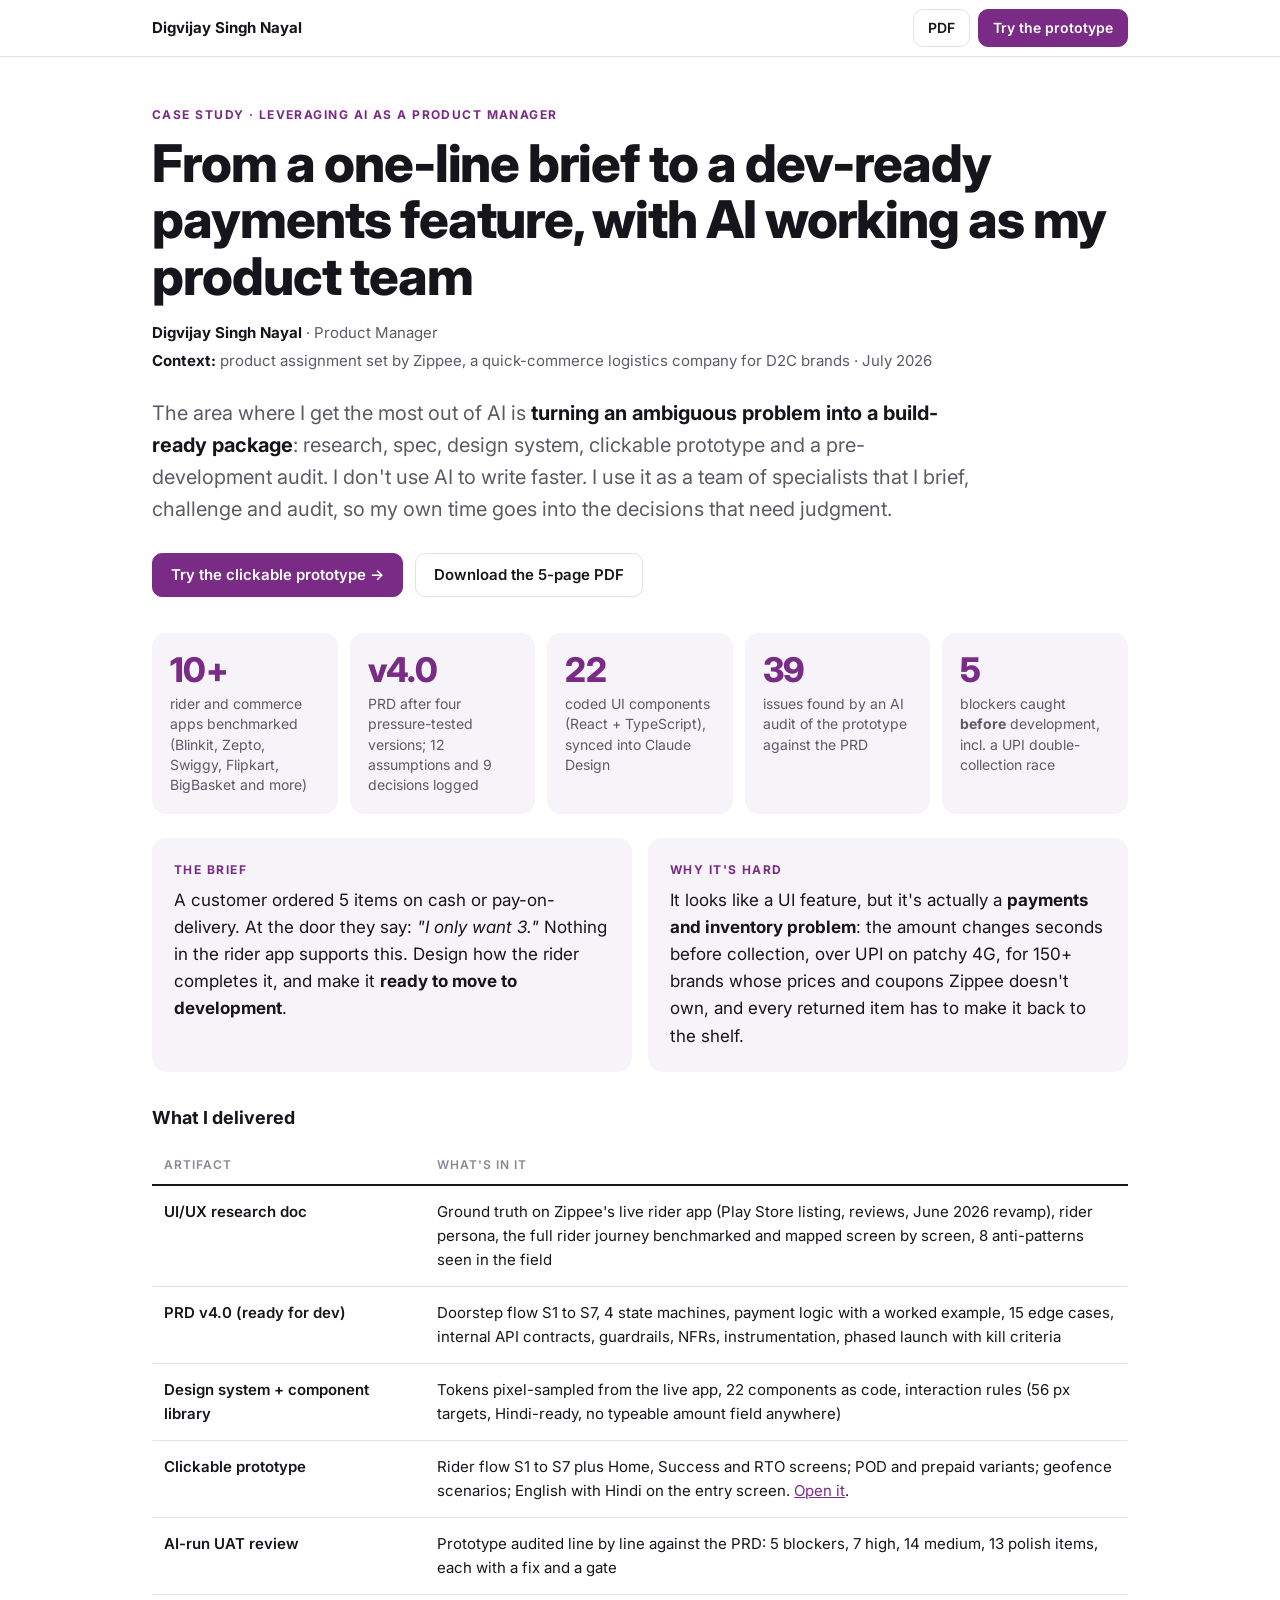
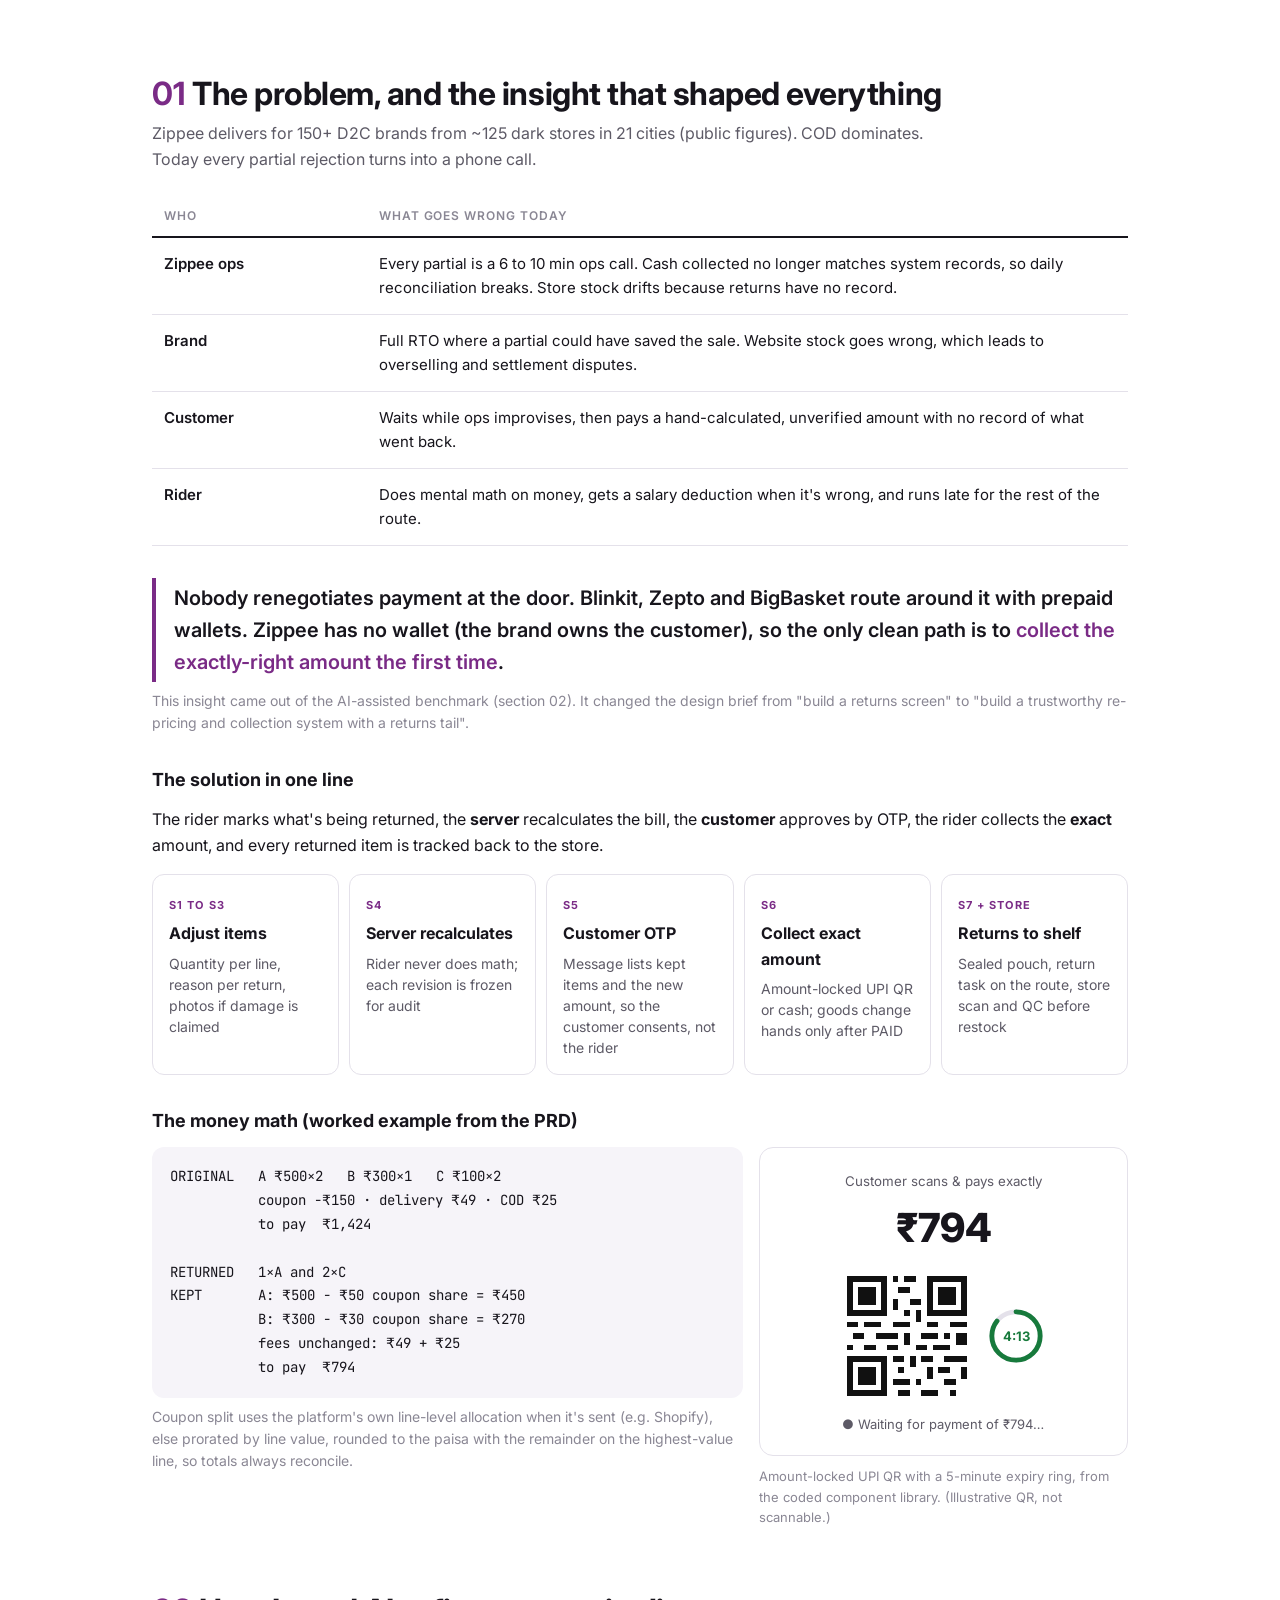
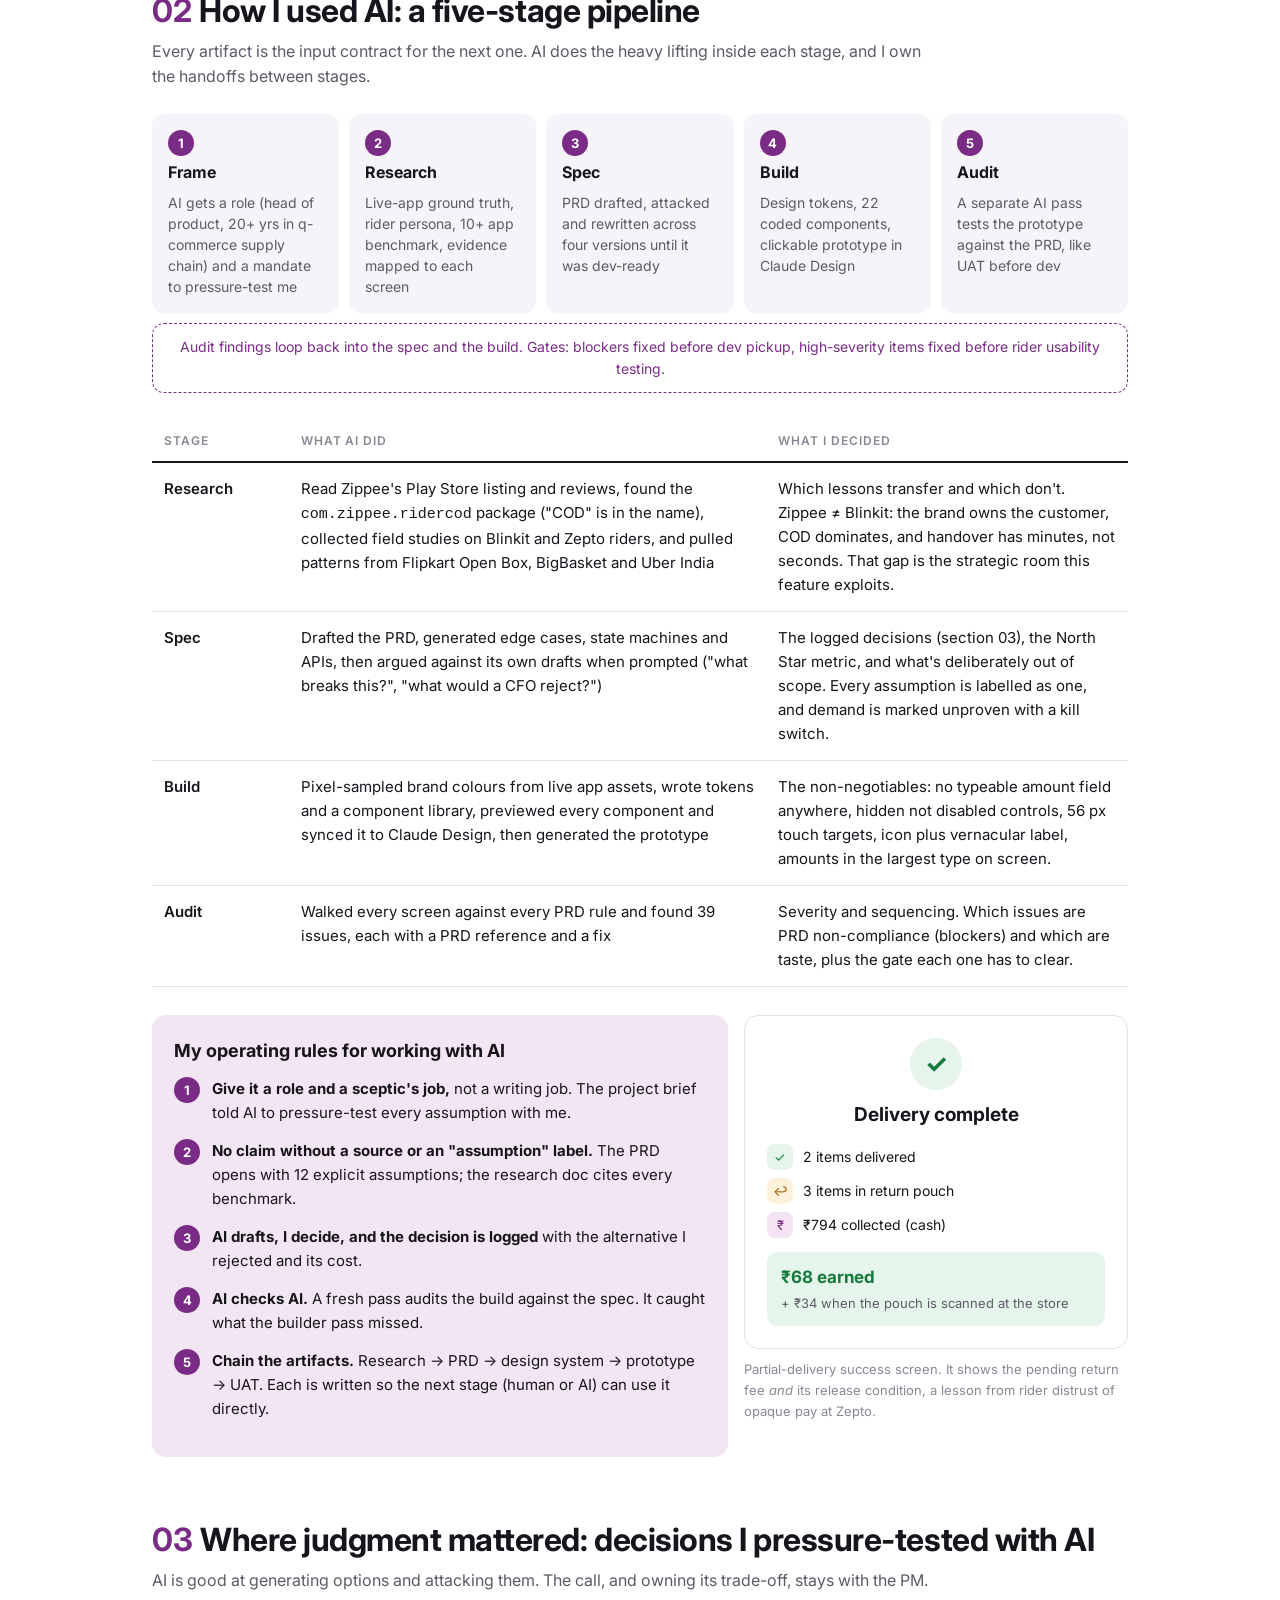
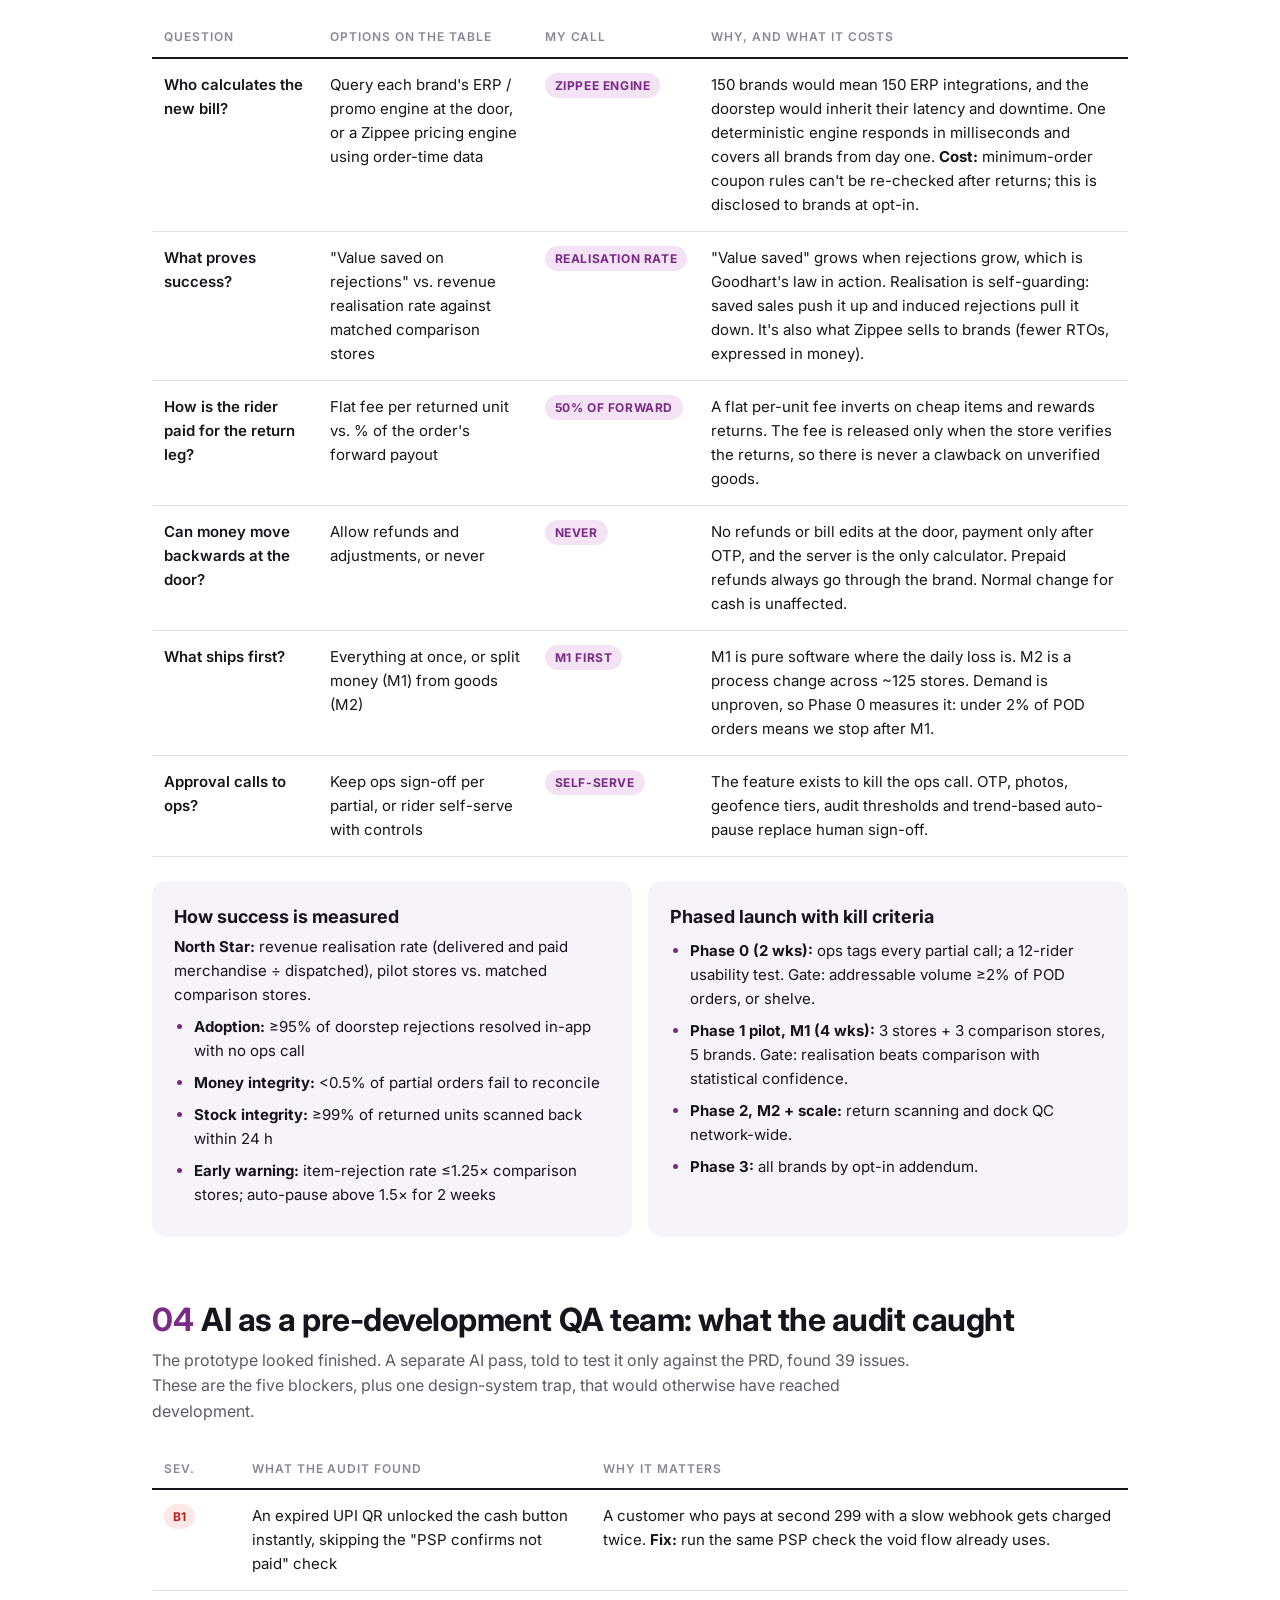
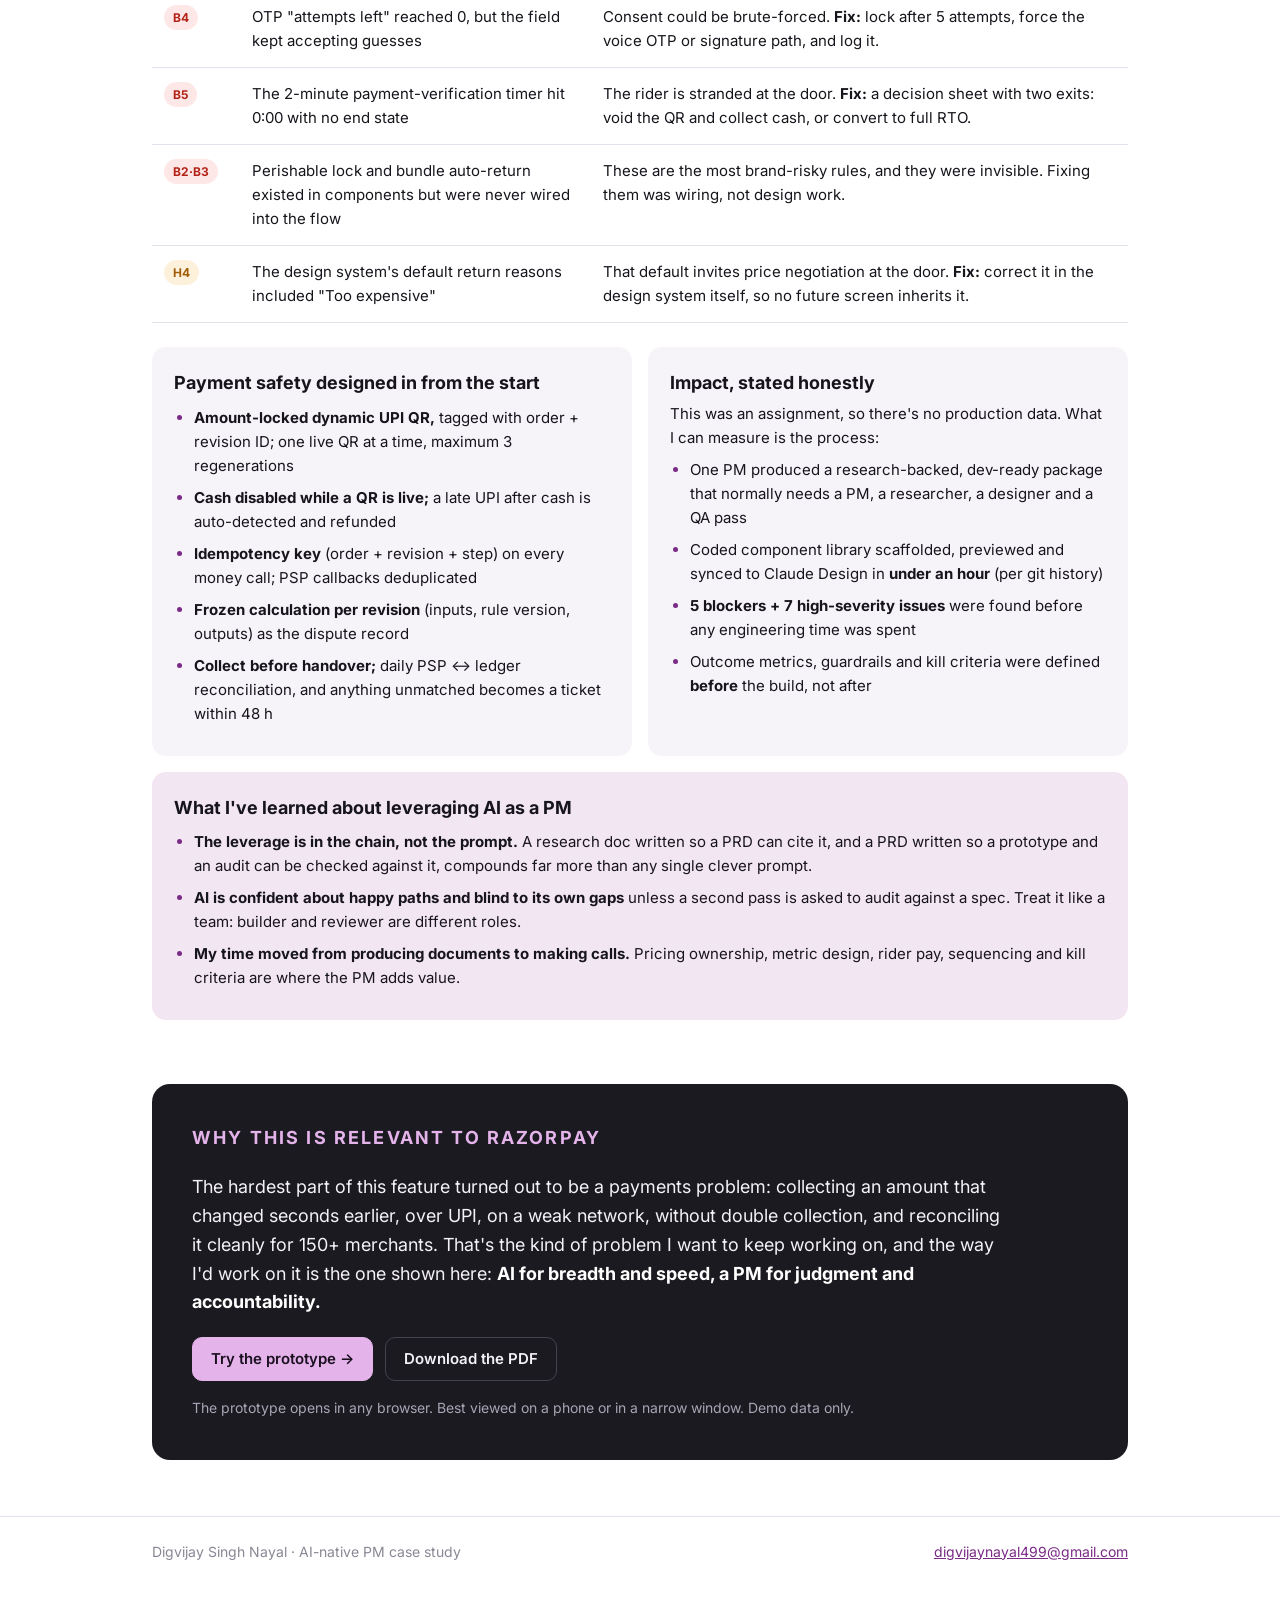
==== commit 091b1aa2: "Sync prototype, case study page and PDF to the PRD worked example Prototype now applies the ₹150 ord" ====
--- a/index.html
+++ b/index.html
@@ -4,6 +4,7 @@
 <meta charset="utf-8">
 <meta name="viewport" content="width=device-width, initial-scale=1">
 <title>Partial Delivery Case Study</title>
+<link rel="icon" href="data:image/svg+xml,%3Csvg xmlns=%22http://www.w3.org/2000/svg%22 viewBox=%220 0 32 32%22%3E%3Crect width=%2232%22 height=%2232%22 rx=%228%22 fill=%22%2385328C%22/%3E%3Cpath d=%22M9 11h14L10 22h13%22 fill=%22none%22 stroke=%22%23fff%22 stroke-width=%223%22 stroke-linecap=%22round%22 stroke-linejoin=%22round%22/%3E%3C/svg%3E">
 <meta name="description" content="How I took a one-line brief to a dev-ready payments feature for a quick-commerce rider app, with AI working as my product team. Case study by Digvijay Singh Nayal.">
 <link rel="preconnect" href="https://fonts.googleapis.com">
 <link rel="preconnect" href="https://fonts.gstatic.com" crossorigin>
@@ -372,8 +373,8 @@
           <div class="tick">✓</div>
           <h5>Delivery complete</h5>
           <ul>
-            <li><i style="background:var(--green-soft);color:var(--green)">✓</i>3 items delivered</li>
-            <li><i style="background:var(--amber-soft);color:var(--amber)">↩</i>2 items in return pouch</li>
+            <li><i style="background:var(--green-soft);color:var(--green)">✓</i>2 items delivered</li>
+            <li><i style="background:var(--amber-soft);color:var(--amber)">↩</i>3 items in return pouch</li>
             <li><i style="background:var(--accent-soft);color:var(--accent)">₹</i>₹794 collected (cash)</li>
           </ul>
           <div class="earned"><b>₹68 earned</b><p>+ ₹34 when the pouch is scanned at the store</p></div>
